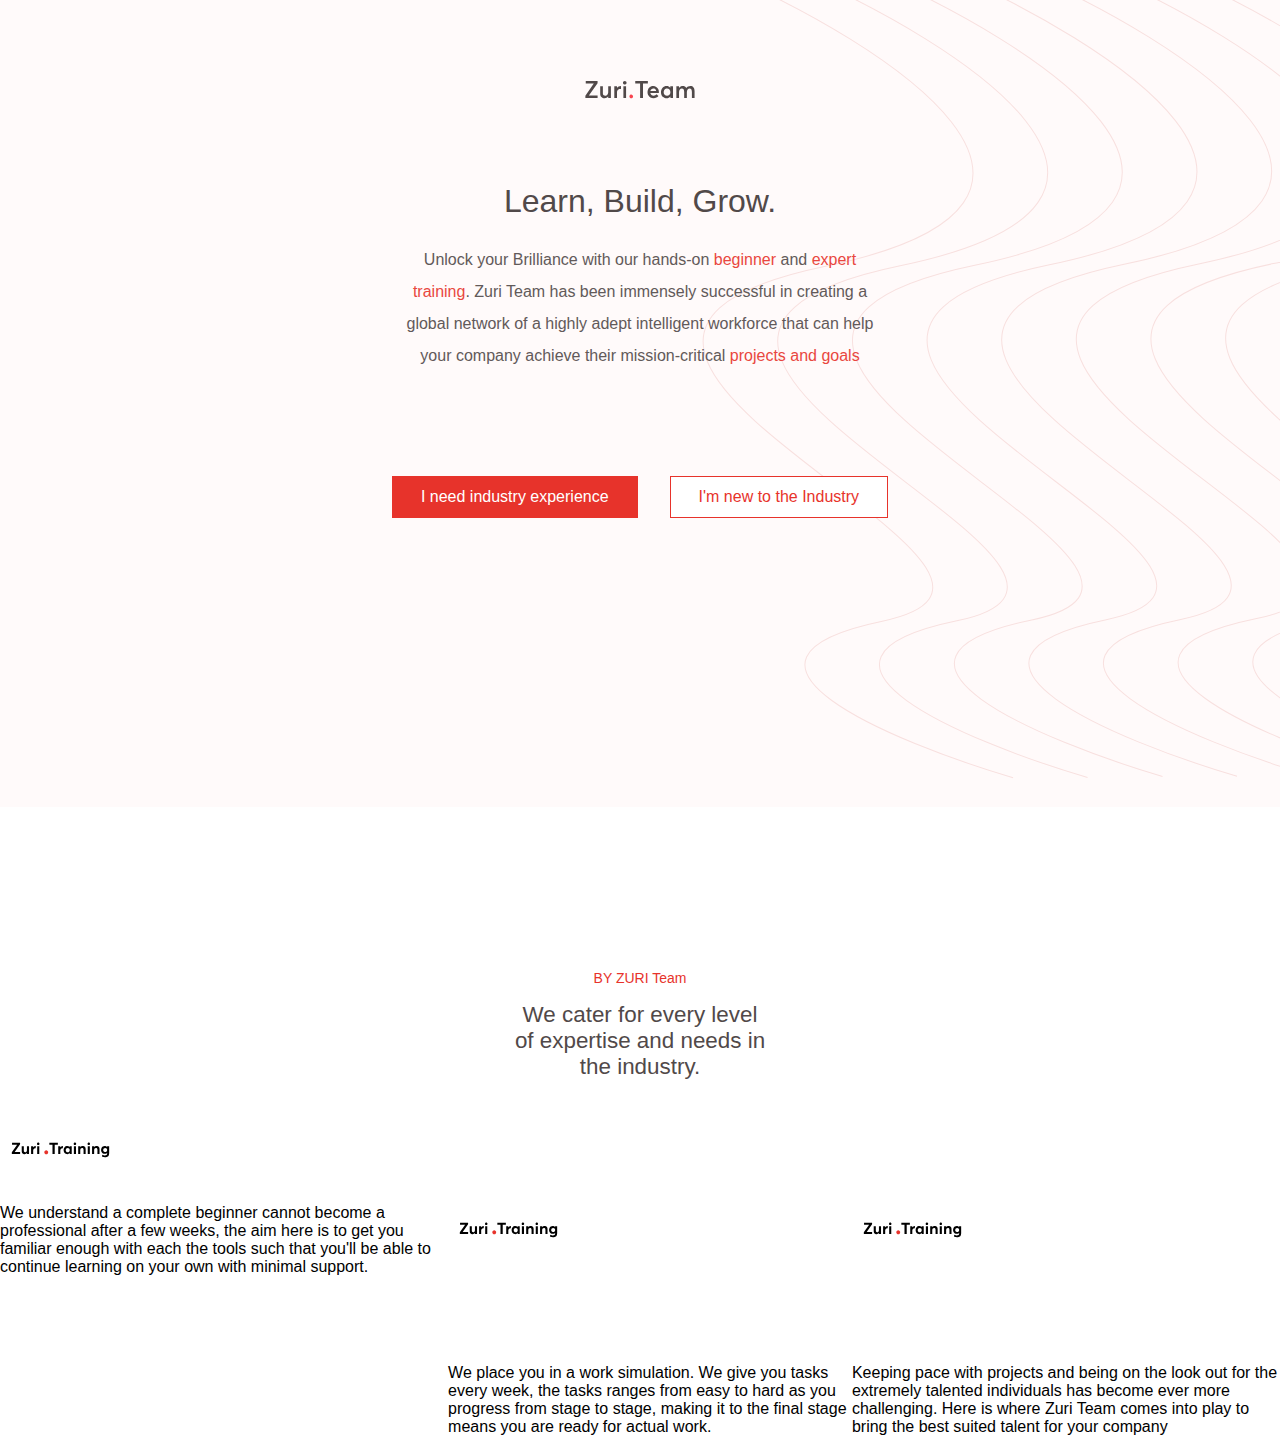
==== index.html @ cebf30c8 "First Commit" ====
<!DOCTYPE html>
<html lang="en">
<head>
    <meta charset="UTF-8">
    <meta http-equiv="X-UA-Compatible" content="IE=edge">
    <meta name="viewport" content="width=device-width, initial-scale=1.0">
    <title>ZURI | Learn, Build, Grow.</title>
    <link rel="shortcut icon" href="./img/favicon.png" type="image/png">
    <link href="./css/index.css" rel="stylesheet"/>
    <link rel="preconnect" href="https://fonts.googleapis.com">
</head>
<body>
    <main>
        <section class="hero-section">
            <div class="hero-contents">
                <div class="hero-img">
                    <img src="./img/zuri-logo-full.svg">
                </div>
                <div class="hero-caption">
                    <h3>
                        Learn, Build, Grow.
                    </h3>
                    <p>
                        Unlock your Brilliance with our hands-on <a href=''>beginner</a> and <a href=''>expert training</a>. Zuri Team has been immensely successful in creating a global network of a highly adept intelligent workforce that can help your company achieve their mission-critical <a href=''>projects and goals</a>
                    </p>
                </div>
                <div class="hero-buttons">
                    <button class="b1">
                        I need industry experience
                    </button>
                    <button class="b2">
                        I'm new to the Industry
                    </button>
                </div>
                
                
                

            </div>
        </section>

        <section class="mid-section">
            <!-- <div class="mid-positioned-imgs">
                <div class="hero-img">
                    <img src="./img/left_bvmv7q.png">
                </div>
                <div class="hero-img">
                    <img src="./img/right_yz6hn3.png">
                </div>
            </div> -->
            <div class="mid-contents">
                <div class="mid-caption">
                    <p>
                        BY ZURI Team
                    </p>
                    <h3>
                        We cater for every level of expertise and needs in the industry.
                    </h3>
                </div>
                <div class="mid-boxes">
                    <div class="box-1">
                        <div class="box-img">
                            <img src="./img/zuri-training-img.svg">
                        </div>
                        <p>
                            We understand a complete beginner cannot become a professional after a few weeks, the aim here is to get you familiar enough with each the tools such that you'll be able to continue learning on your own with minimal support.
                        </p>
                    </div>
                    <div class="box-2">
                        <div class="hero-img">
                            <img src="./img/zuri-training-img.svg">
                        </div>
                        <p>
                            We place you in a work simulation. We give you tasks every week, the tasks ranges from easy to hard as you progress from stage to stage, making it to the final stage means you are ready for actual work. 
                        </p>
                    </div>
                    <div class="box-3">
                        <div class="hero-img">
                            <img src="./img/zuri-training-img.svg">
                        </div>
                        <p>
                            Keeping pace with projects and being on the look out for the extremely talented individuals has become ever more challenging. Here is where Zuri Team comes into play to bring the best suited talent for your company
                        </p>
                    </div>
                </div>
            </div>
        </section>
    </main>
    
</body>
</html>
---- css/index.css ----
*{
    margin: 0;
    padding: 0;
    box-sizing: border-box;
    font-family: 'Catamaran', sans-serif;
    text-decoration: none;
}
.hero-section{
    background-image: url('../img/hero-bg.svg');
    background-size: cover;
    height: 90vh;
}
.hero-img{
    margin: 5rem auto;
}

.hero-contents{
    display: flex;
    margin: 0 auto;
    width: 50%;
    flex-flow: column;
    justify-content: center;
}

.hero-caption{
    display: flex;
    justify-content: center;
    flex-flow: column;
    width: 73%;
    margin: 0 auto;
}

.hero-caption h3{
    font-size: 2rem;
    color: #514949;
    font-weight: 500;
    margin-bottom: 1.5rem;
    text-align: center;
}

.hero-caption p{
    font-size: 1rem;
    opacity: 0.9;
    color: #514949;
    font-weight: 500;
    line-height: 2rem;
    text-align: center;
    margin-bottom: 6.5rem ;

}

.hero-contents a{
    color: #E7332B;
}

.hero-buttons{
    margin: 0 auto;
    display: flex;
    gap: 2rem;
}

.b1{
border: 1px solid #E7332B;
padding: 0.68rem 1.75rem;
background-color: #E7332B;
font-size: 1rem;
color: #fff;
}

.b1:hover{
    color: #E7332B;
    background-color: #fff;
}

.b2{
    border: 1px solid #E7332B;
    padding: 0.68rem 1.75rem;
    background-color: #fff;
    font-size: 1rem;
    color: #E7332B;
}

.b2:hover{
    color: #fff;
    background-color: #E7332B;
}

.mid-section{
    display: flex;
    flex-flow: column;
    justify-content: center;
    margin: 10rem auto 0;

}
.mid-contents{
    display: flex;
    margin: 0 auto;
    flex-flow: column;
    justify-content: center;
}

.mid-caption{
    width: 20%;
    display: flex;
    margin: 0 auto;
    flex-flow: column;
}

.mid-caption > p{
    color: #E7332B;
    font-size: 0.875rem;
    text-align: center;
    margin-bottom: 1rem;
    text-align: center;
}

.mid-caption > h3{
    font-size: 1.4rem;
    color: #514949;
    font-weight: 500;
    margin-bottom: 1rem;
    text-align: center;
}

.mid-boxes{
    display: flex;
    margin: 0 auto;
    flex-flow: row;
}



.box1, .box2, .box3{

}
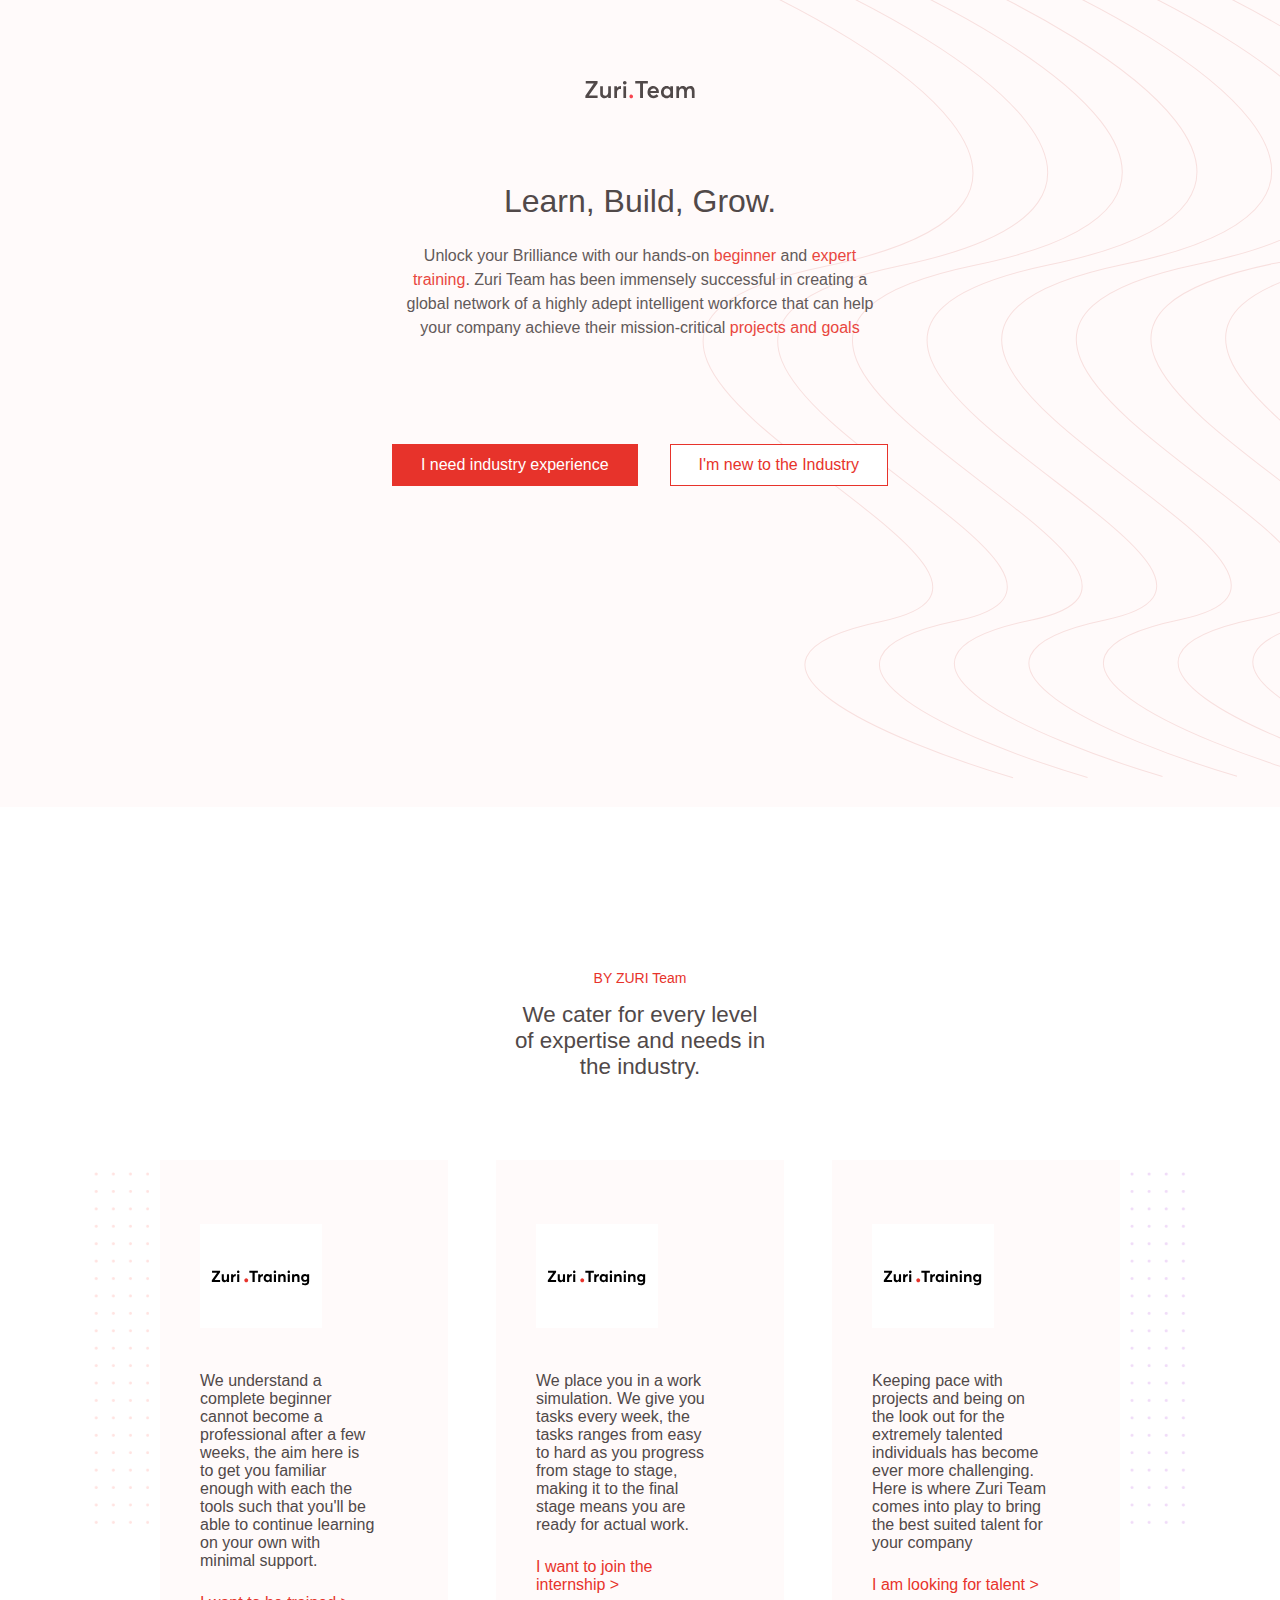
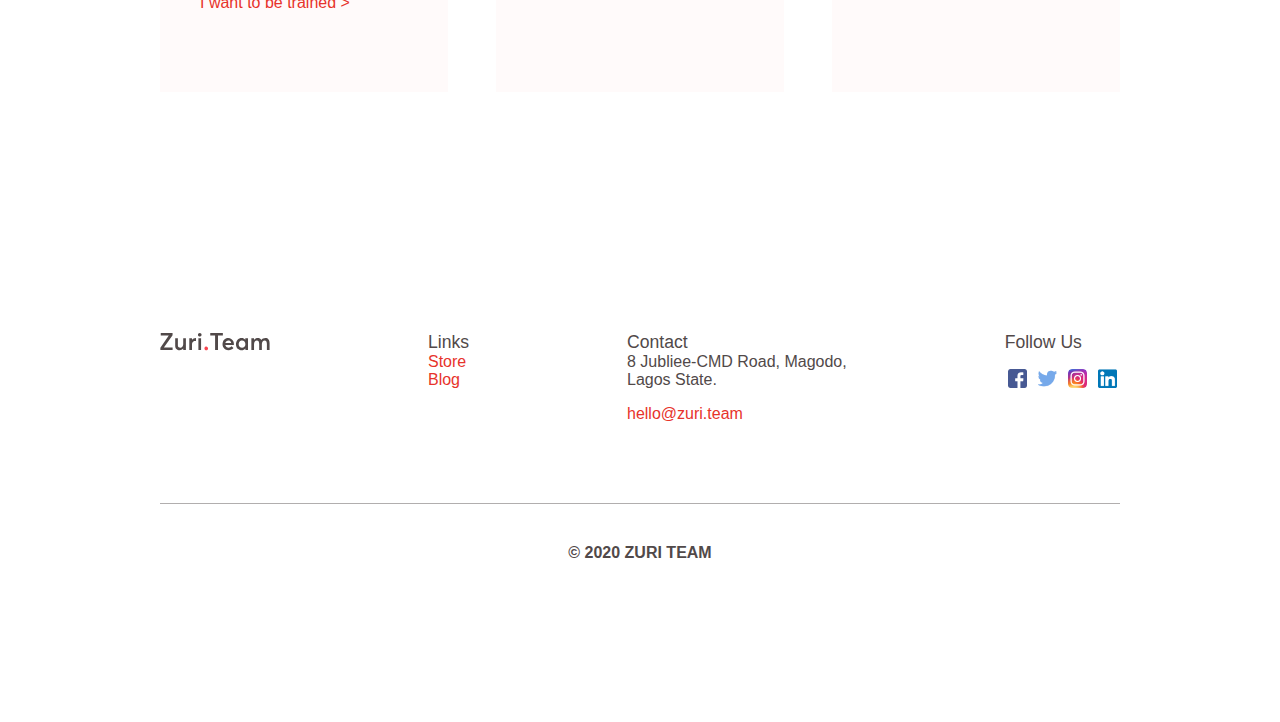
==== commit d5f38756: "Update" ====
--- a/index.html
+++ b/index.html
@@ -40,14 +40,14 @@
         </section>
 
         <section class="mid-section">
-            <!-- <div class="mid-positioned-imgs">
-                <div class="hero-img">
+            <div class="mid-positioned-imgs">
+                <div class="left-img">
                     <img src="./img/left_bvmv7q.png">
                 </div>
-                <div class="hero-img">
+                <div class="right-img">
                     <img src="./img/right_yz6hn3.png">
                 </div>
-            </div> -->
+            </div>
             <div class="mid-contents">
                 <div class="mid-caption">
                     <p>
@@ -59,32 +59,102 @@
                 </div>
                 <div class="mid-boxes">
                     <div class="box-1">
-                        <div class="box-img">
-                            <img src="./img/zuri-training-img.svg">
+                        <div class="box-content">
+                            <div class="box-img">
+                                <img src="./img/zuri-training-img.svg">
+                            </div>
+                            <p>
+                                We understand a complete beginner cannot become a professional after a few weeks, the aim here is to get you familiar enough with each the tools such that you'll be able to continue learning on your own with minimal support.
+                            </p>
+                            <a href="https://training.zuri.team/">I want to be trained ></a>
                         </div>
-                        <p>
-                            We understand a complete beginner cannot become a professional after a few weeks, the aim here is to get you familiar enough with each the tools such that you'll be able to continue learning on your own with minimal support.
-                        </p>
                     </div>
                     <div class="box-2">
-                        <div class="hero-img">
-                            <img src="./img/zuri-training-img.svg">
+                        <div class="box-content">
+                            <div class="box-img">
+                                <img src="./img/zuri-training-img.svg">
+                            </div>
+                            <p>
+                                We place you in a work simulation. We give you tasks every week, the tasks ranges from easy to hard as you progress from stage to stage, making it to the final stage means you are ready for actual work. 
+                            </p>
+                            <a href="https://internship.zuri.team/">I want to join the internship ></a>
                         </div>
-                        <p>
-                            We place you in a work simulation. We give you tasks every week, the tasks ranges from easy to hard as you progress from stage to stage, making it to the final stage means you are ready for actual work. 
-                        </p>
                     </div>
                     <div class="box-3">
-                        <div class="hero-img">
-                            <img src="./img/zuri-training-img.svg">
+                        <div class="box-content">
+                            <div class="box-img">
+                                <img src="./img/zuri-training-img.svg">
+                            </div>
+                            <p>
+                                Keeping pace with projects and being on the look out for the extremely talented individuals has become ever more challenging. Here is where Zuri Team comes into play to bring the best suited talent for your company
+                            </p>
+                            <a href="https://talent.zuri.team/">I am looking for talent ></a>
                         </div>
-                        <p>
-                            Keeping pace with projects and being on the look out for the extremely talented individuals has become ever more challenging. Here is where Zuri Team comes into play to bring the best suited talent for your company
-                        </p>
                     </div>
                 </div>
             </div>
         </section>
+
+        <footer class="footer-section">
+            <div class="footer-container">
+                <div class="footer-img">
+                    <img src="./img/zuri-logo-full.svg">
+                </div>
+                <div class="links-1">
+                    <h4>
+                        Links
+                    </h4>
+                    <ul>
+                        <li>
+                            <a href="https://flutterwave.com/store/zuriteam">Store</a>
+                        </li>
+                        <li>
+                            <a href="https://blog.zuri.team/">Blog</a>
+                        </li>
+                    </ul>
+                </div>
+                <div class="links-2">
+                    <h4>
+                        Contact
+                    </h4>
+                    <ul>
+                        <li class="add-dd">
+                            8 Jubliee-CMD Road, Magodo, 
+                            <br>
+                            Lagos State.
+                        </li>
+                        <li>
+                            <a href="mailto:hello@zuri.team">hello@zuri.team</a>
+                        </li>
+                    </ul>
+                    <p>
+                        
+                    </p>
+                </div>
+                <div class="socials">
+                    <h4>
+                        Follow Us
+                    </h4>
+                    <div class="social-icons">
+                        <a href="https://web.facebook.com/thezuriteam">
+                            <img src="./img/fb.png" alt="">
+                        </a>
+                        <a href="https://twitter.com/theZuriTeam">
+                            <img src="./img/twitter.png" alt="">
+                        </a>
+                        <a href="https://www.instagram.com/thezuriteam/">
+                            <img src="./img/igi.png" alt="">
+                        </a>
+                        <a href="https://www.linkedin.com/company/zuri-team/">
+                            <img src="./img/in.png" alt="">
+                        </a>
+                    </div>
+                </div>
+            </div>
+            <div class="footer-bottom">
+                <p>© 2020 ZURI TEAM </p>
+            </div>
+        </footer>
     </main>
     
 </body>
--- a/css/index.css
+++ b/css/index.css
@@ -30,7 +30,7 @@
     margin: 0 auto;
 }
 
-.hero-caption h3{
+.hero-caption > h3{
     font-size: 2rem;
     color: #514949;
     font-weight: 500;
@@ -38,19 +38,19 @@
     text-align: center;
 }
 
-.hero-caption p{
+.hero-caption > p{
     font-size: 1rem;
     opacity: 0.9;
     color: #514949;
-    font-weight: 500;
-    line-height: 2rem;
+    font-weight: 400;
+    line-height: 1.5rem;
     text-align: center;
     margin-bottom: 6.5rem ;
 
 }
 
 .hero-contents a{
-    color: #E7332B;
+    color: #e7332b;
 }
 
 .hero-buttons{
@@ -60,24 +60,24 @@
 }
 
 .b1{
-border: 1px solid #E7332B;
+border: 0.0625rem solid #e7332b;
 padding: 0.68rem 1.75rem;
-background-color: #E7332B;
+background-color: #e7332b;
 font-size: 1rem;
 color: #fff;
 }
 
 .b1:hover{
-    color: #E7332B;
+    color: #e7332b;
     background-color: #fff;
 }
 
 .b2{
-    border: 1px solid #E7332B;
+    border: 0.0625rem solid #e7332b;
     padding: 0.68rem 1.75rem;
     background-color: #fff;
     font-size: 1rem;
-    color: #E7332B;
+    color: #e7332b;
 }
 
 .b2:hover{
@@ -90,8 +90,8 @@
     flex-flow: column;
     justify-content: center;
     margin: 10rem auto 0;
-
-}
+}
+
 .mid-contents{
     display: flex;
     margin: 0 auto;
@@ -107,7 +107,7 @@
 }
 
 .mid-caption > p{
-    color: #E7332B;
+    color: #e7332b;
     font-size: 0.875rem;
     text-align: center;
     margin-bottom: 1rem;
@@ -118,18 +118,145 @@
     font-size: 1.4rem;
     color: #514949;
     font-weight: 500;
+    margin-bottom: 5rem;
+    text-align: center;
+}
+
+.mid-boxes{
+    display: flex;
+    margin: 0 auto;
+    width: 75%;
+    gap: 3rem;
+}
+
+.box-1, .box-2, .box-3{
+    background-color: #fffafa;
+    padding: 4rem 4.5rem 5rem 2.5rem;
+    width: 100%;
+}
+
+.box-img{
+    margin-bottom: 2.5rem;
+}
+
+.box-content > a{
+    font-size: 1rem;
+    font-weight: 400;
+    color: #e7332b;
+}
+
+.box-content > p{
+    color: #514949;
+    font-size: 1rem;
+    text-align: left;
+    width: 100%;
+    margin-bottom: 1.5rem;
+    font-weight: 400;
+}
+
+.mid-positioned-imgs{
+    position: absolute;
+    display: flex;
+    width: 100%;
+    flex-flow: row;
+}
+
+.left-img > img{
+    width: 45%;
+    z-index: -1;
+    top: 1.2rem;
+    left: 5.25rem;
+    position: relative;
+}
+
+.right-img > img{
+    width: 45%;
+    z-index: -1;
+    top: 1.2rem;
+    float: right;
+    right: 5.25rem;
+    position: relative;
+}
+
+.footer-section{
+    display: flex;
+    flex-direction: column;
+    margin-top: 15rem;
+    justify-content: center;
+}
+
+.footer-container{
+    width: 75%;
+    display: grid;
+    grid-template-areas: "img link1 link2 soc";
+    align-content: flex-start;
+    margin: 0 auto;
+    justify-content: space-between;
+    border-bottom: 0.044rem solid #51494972;
+    padding-bottom: 5rem;
+}
+
+.footer-img{
+    grid-area: img;
+}
+
+.footer-container h4{
+    font-size: 1.1rem;
+    font-weight: 500;
+    color:#514949;
+}
+
+.links-1{
+    grid-area: link1;
+}
+
+.links-2{
+    grid-area: link2;
+}
+
+.socials{
+    grid-area: soc;
+}
+
+.links-1 > ul{
+    list-style: none;
+
+}
+
+.links-1 > ul > li > a{
+    font-size: 1rem;
+    font-weight: 400;
+    color: #e7332b;
+}
+
+.links-2 > ul{
+    list-style: none;
+    color: #514949;
+    font-weight: 400;
+    font-size: 1rem;
+}
+
+.add-dd{
     margin-bottom: 1rem;
-    text-align: center;
-}
-
-.mid-boxes{
-    display: flex;
-    margin: 0 auto;
-    flex-flow: row;
-}
-
-
-
-.box1, .box2, .box3{
-
-}
+}
+
+.links-2 a{
+    list-style: none;
+    font-size: 1rem;
+    color: #e7332b;
+    font-weight: 400;
+}
+
+.footer-bottom{
+    margin: 2.5rem auto 10rem;
+    font-weight: 600;
+    font-size: 1rem;
+    color: #514949;
+}
+
+.social-icons img{
+    width: auto;
+    margin: 1rem 0.2rem;
+    height: 1.2rem;
+}
+
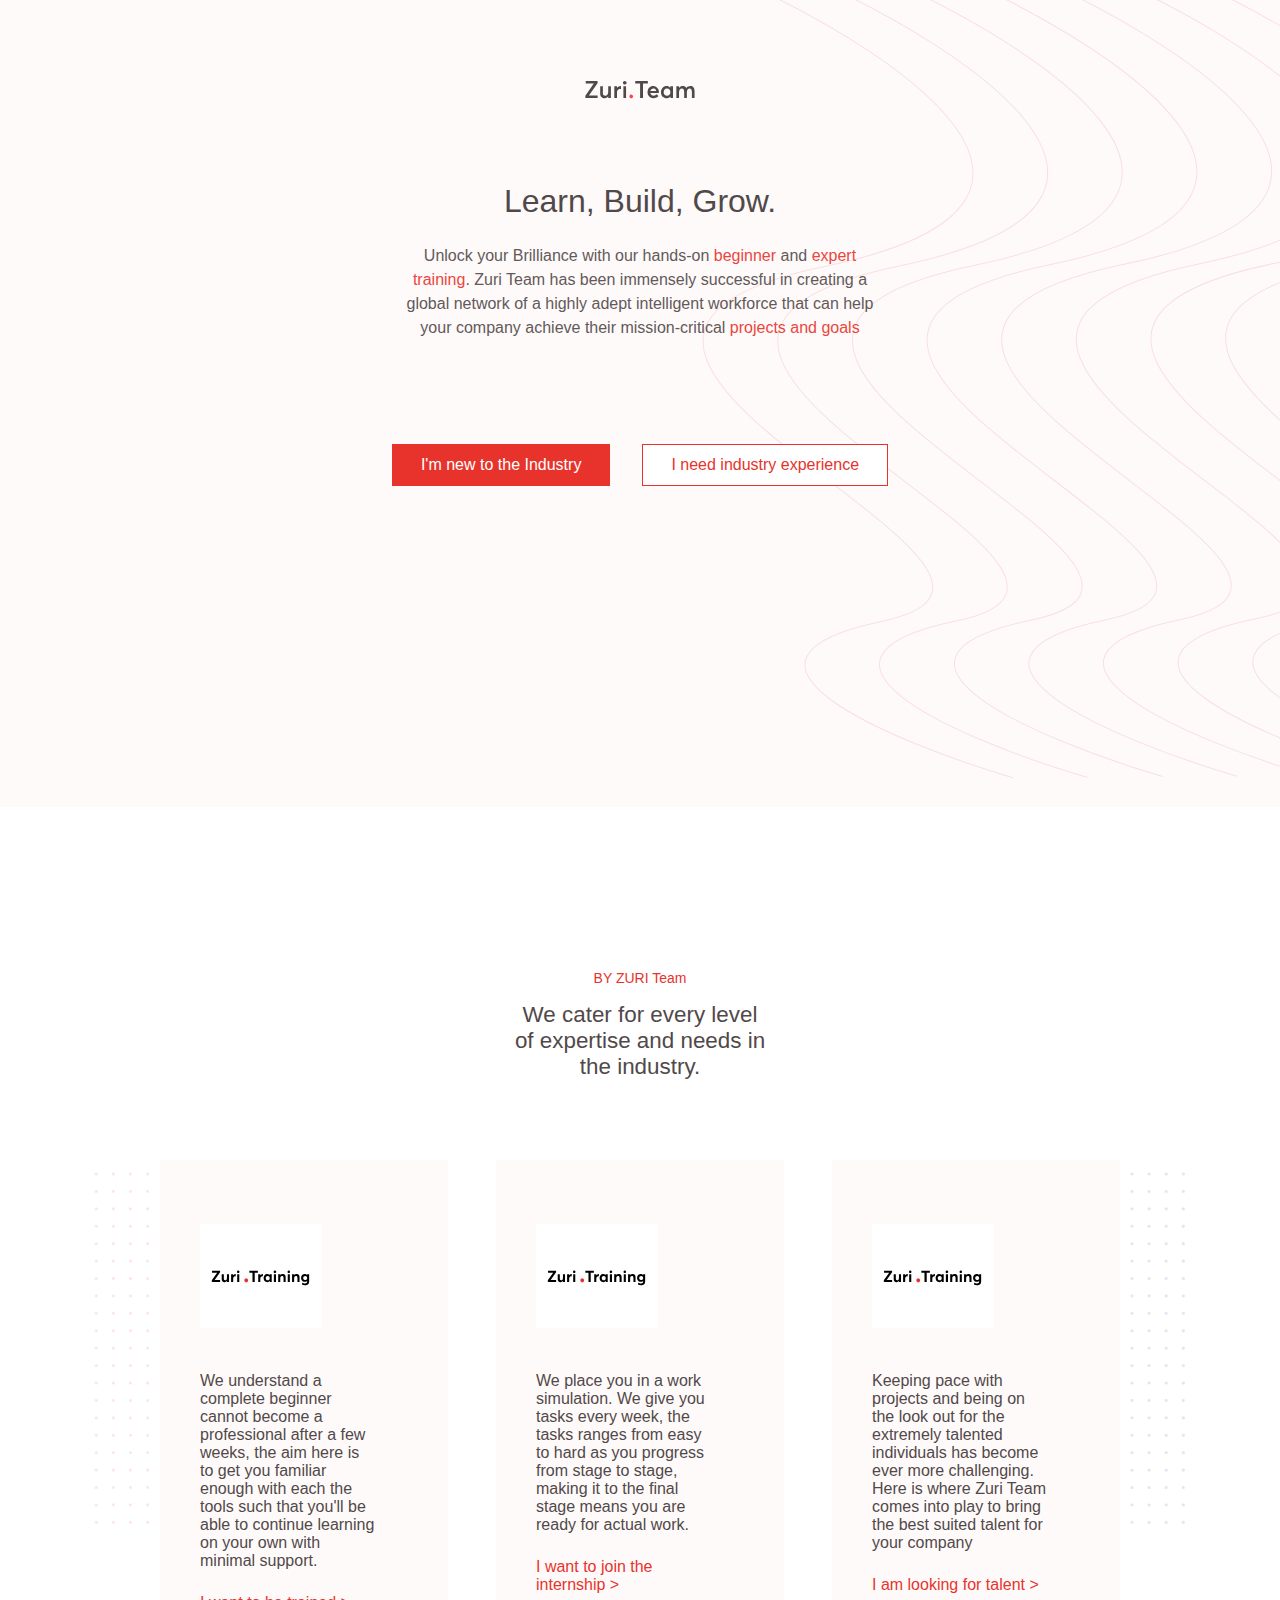
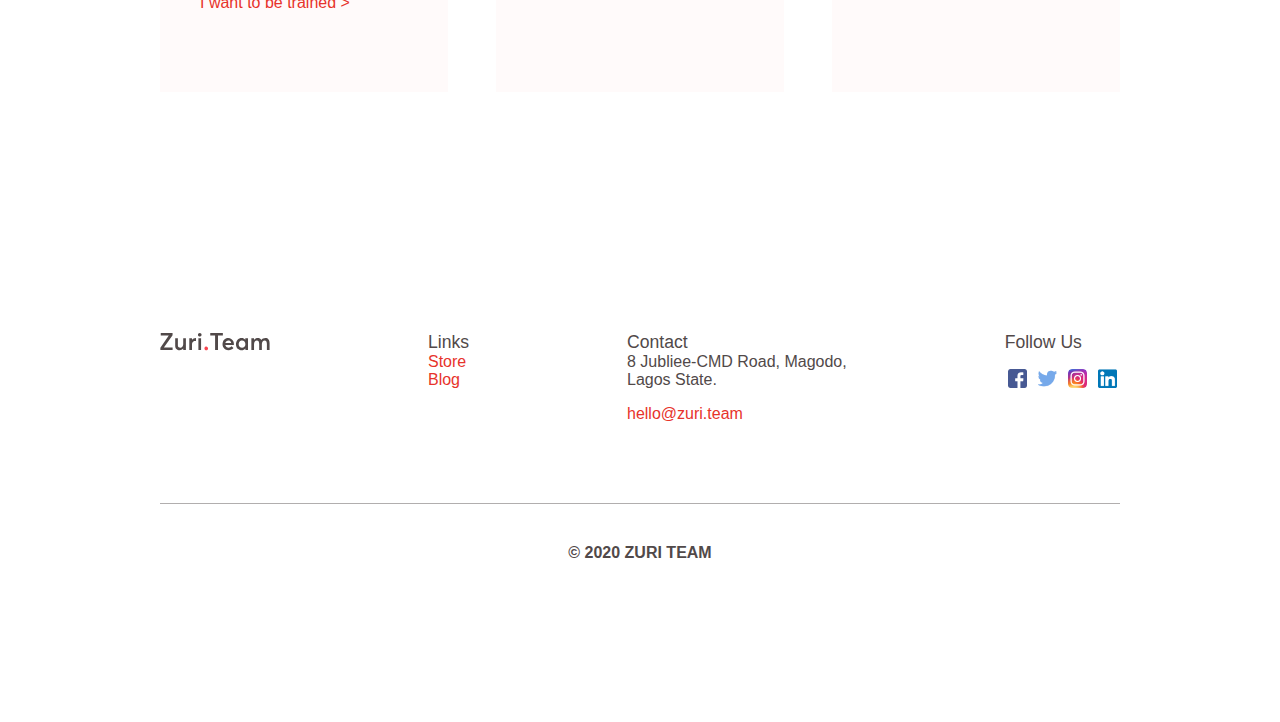
==== commit 5cf6665d: "Update" ====
--- a/index.html
+++ b/index.html
@@ -21,15 +21,15 @@
                         Learn, Build, Grow.
                     </h3>
                     <p>
-                        Unlock your Brilliance with our hands-on <a href=''>beginner</a> and <a href=''>expert training</a>. Zuri Team has been immensely successful in creating a global network of a highly adept intelligent workforce that can help your company achieve their mission-critical <a href=''>projects and goals</a>
+                        Unlock your Brilliance with our hands-on <a href="https://training.zuri.team/">beginner</a> and <a href="https://internship.zuri.team/">expert training</a>. Zuri Team has been immensely successful in creating a global network of a highly adept intelligent workforce that can help your company achieve their mission-critical <a href="https://talent.zuri.team/">projects and goals</a>
                     </p>
                 </div>
                 <div class="hero-buttons">
-                    <button class="b1">
+                    <button class="b1" onclick="location.href='https://training.zuri.team/'">
+                        I'm new to the Industry
+                    </button>
+                    <button class="b2" onclick="location.href='https://talent.zuri.team/'">
                         I need industry experience
-                    </button>
-                    <button class="b2">
-                        I'm new to the Industry
                     </button>
                 </div>
                 
--- a/css/index.css
+++ b/css/index.css
@@ -64,6 +64,7 @@
 padding: 0.68rem 1.75rem;
 background-color: #e7332b;
 font-size: 1rem;
+cursor: pointer;
 color: #fff;
 }
 
@@ -76,6 +77,7 @@
     border: 0.0625rem solid #e7332b;
     padding: 0.68rem 1.75rem;
     background-color: #fff;
+    cursor: pointer;
     font-size: 1rem;
     color: #e7332b;
 }
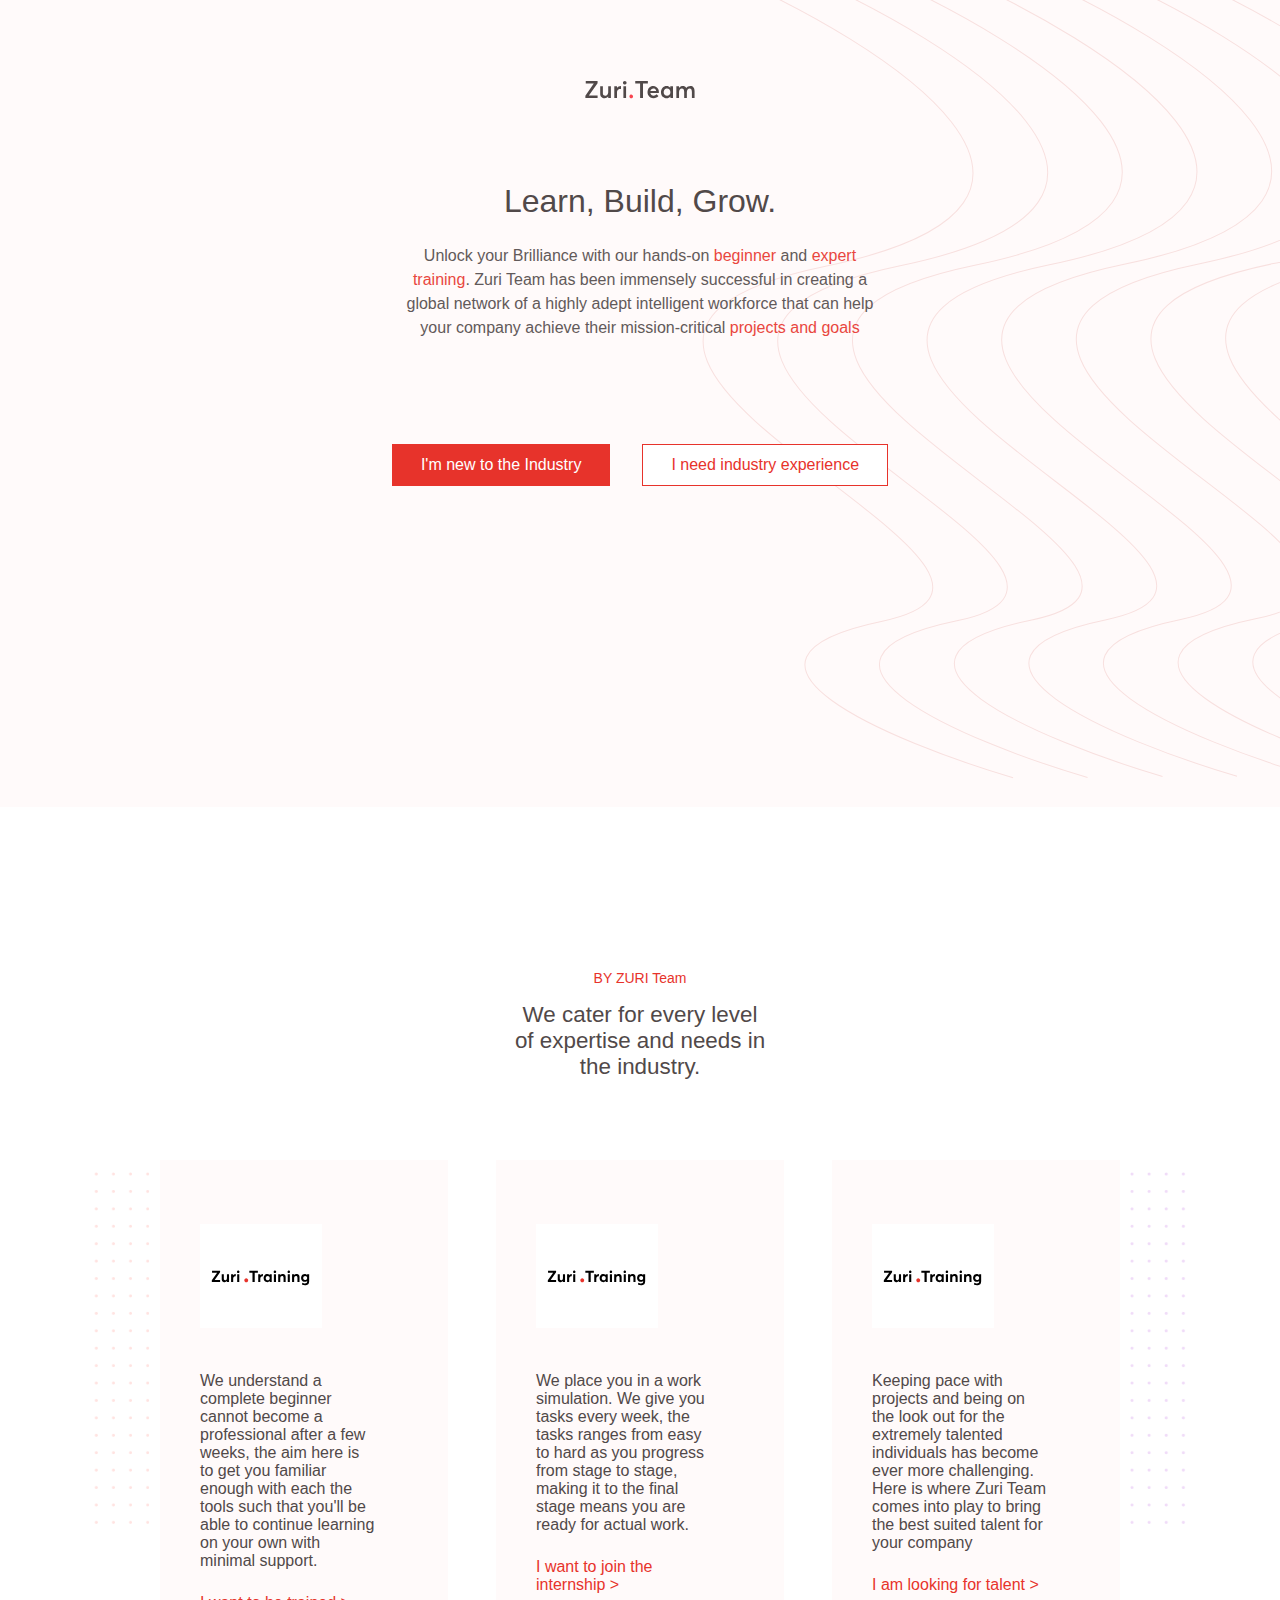
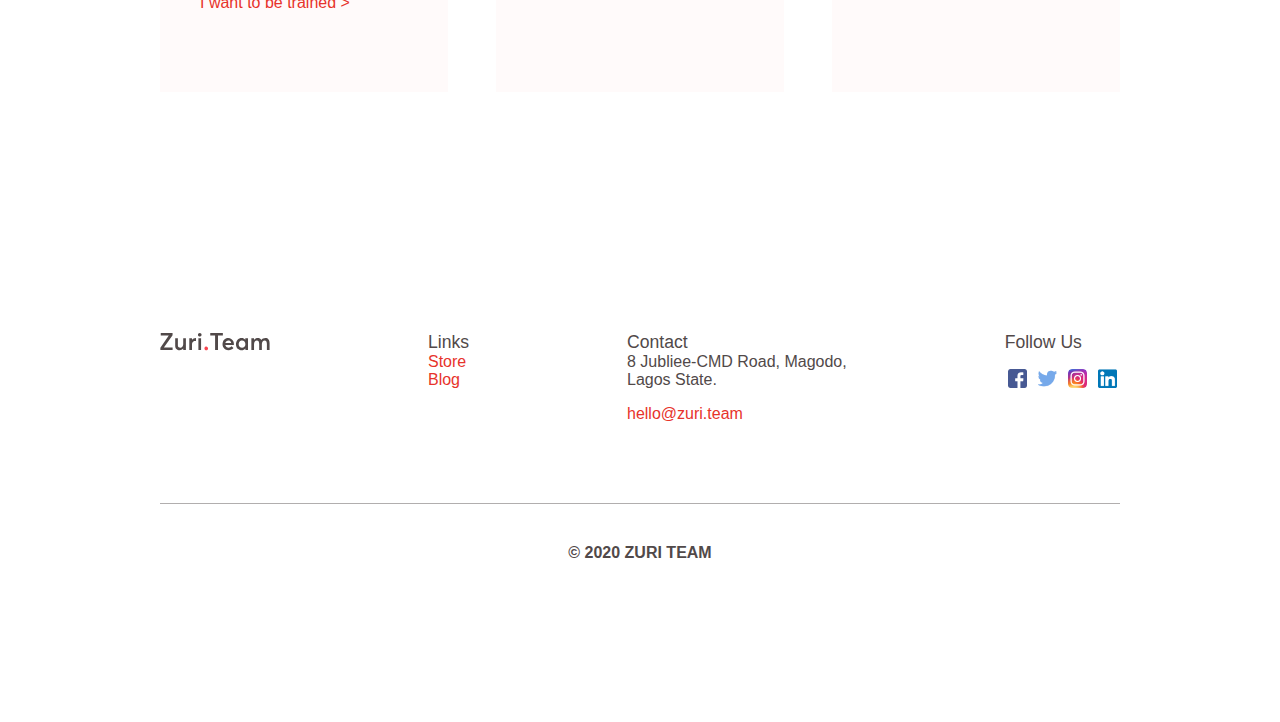
==== commit 7eaf62eb: "New Pages" ====
--- a/index.html
+++ b/index.html
@@ -25,17 +25,13 @@
                     </p>
                 </div>
                 <div class="hero-buttons">
-                    <button class="b1" onclick="location.href='https://training.zuri.team/'">
+                    <a href="https://training.zuri.team/"><button class="b1">
                         I'm new to the Industry
-                    </button>
-                    <button class="b2" onclick="location.href='https://talent.zuri.team/'">
+                    </button></a>
+                    <a href="https://training.zuri.team/"><button class="b2">
                         I need industry experience
-                    </button>
+                    </button></a>
                 </div>
-                
-                
-                
-
             </div>
         </section>
 
--- a/css/index.css
+++ b/css/index.css
@@ -5,11 +5,13 @@
     font-family: 'Catamaran', sans-serif;
     text-decoration: none;
 }
+
 .hero-section{
     background-image: url('../img/hero-bg.svg');
     background-size: cover;
     height: 90vh;
 }
+
 .hero-img{
     margin: 5rem auto;
 }
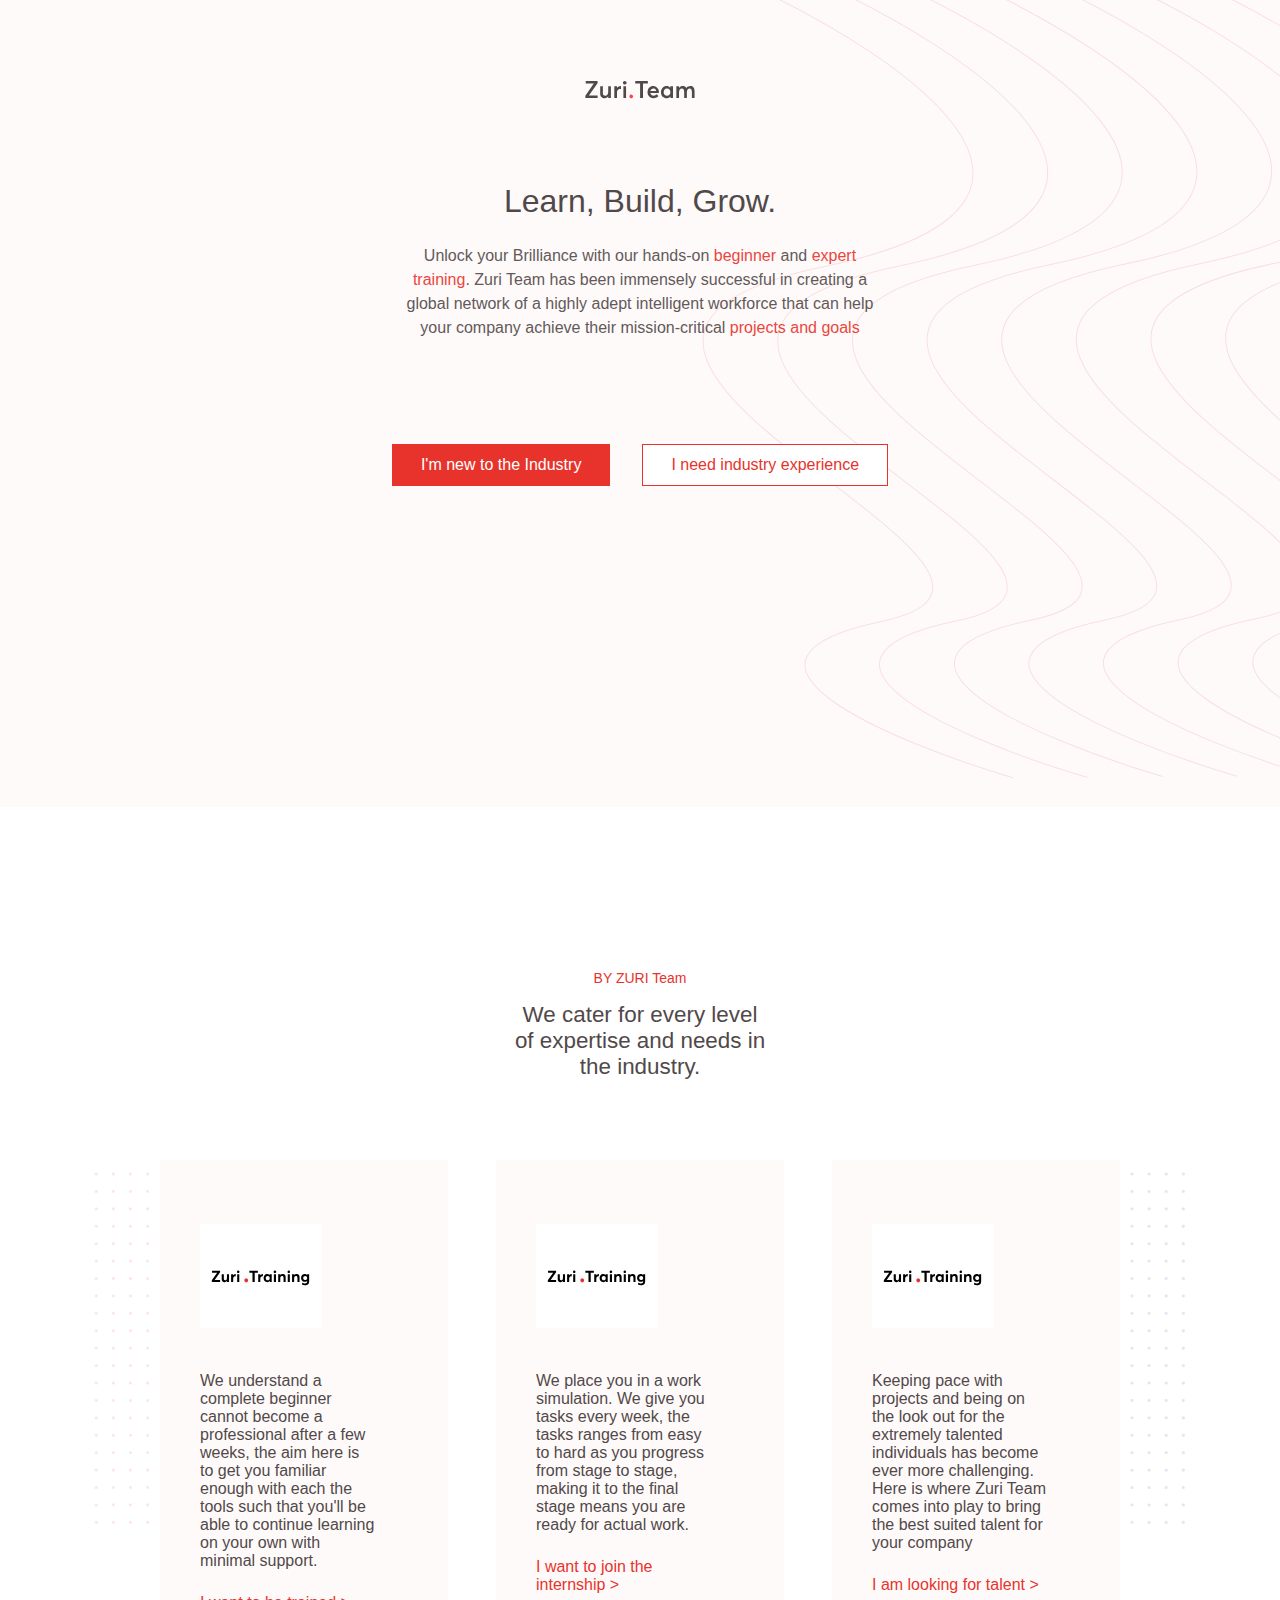
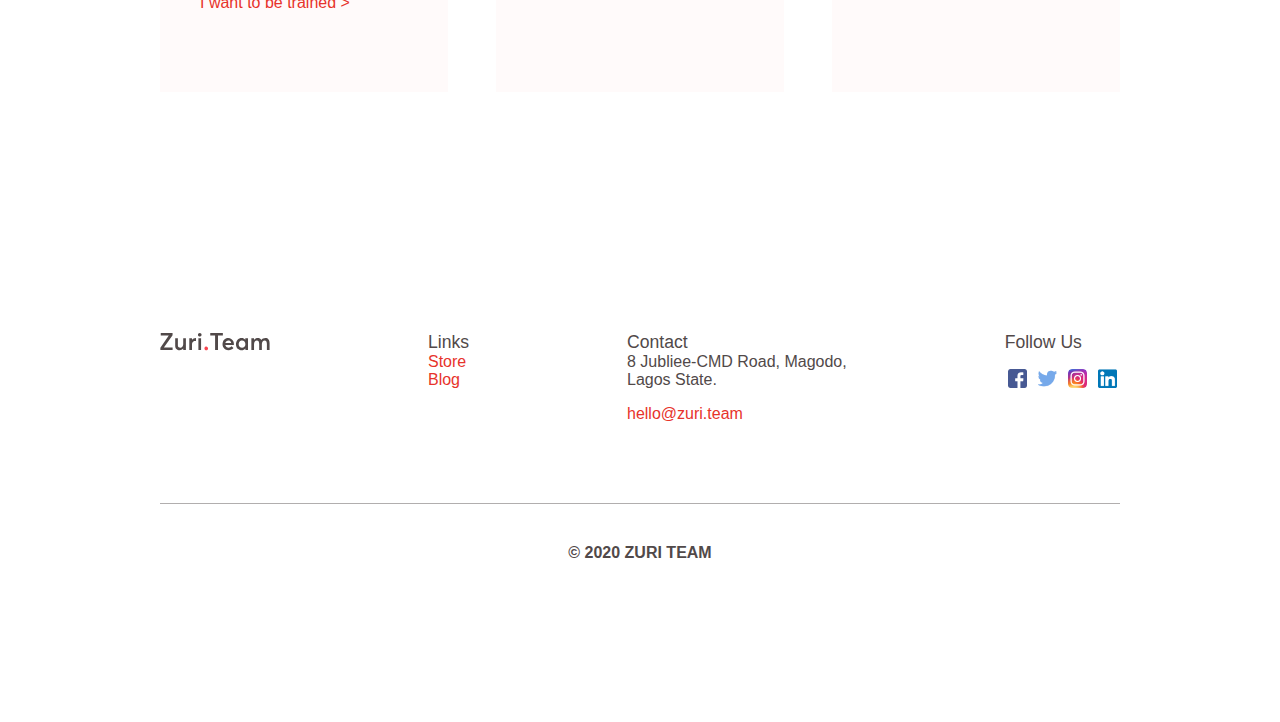
==== commit efb42b0f: "New Page and adjustments" ====
--- a/index.html
+++ b/index.html
@@ -25,10 +25,10 @@
                     </p>
                 </div>
                 <div class="hero-buttons">
-                    <a href="https://training.zuri.team/"><button class="b1">
+                    <a href="./zuri-training.html"><button class="b1">
                         I'm new to the Industry
                     </button></a>
-                    <a href="https://training.zuri.team/"><button class="b2">
+                    <a href="./zuri-talent.html"><button class="b2">
                         I need industry experience
                     </button></a>
                 </div>
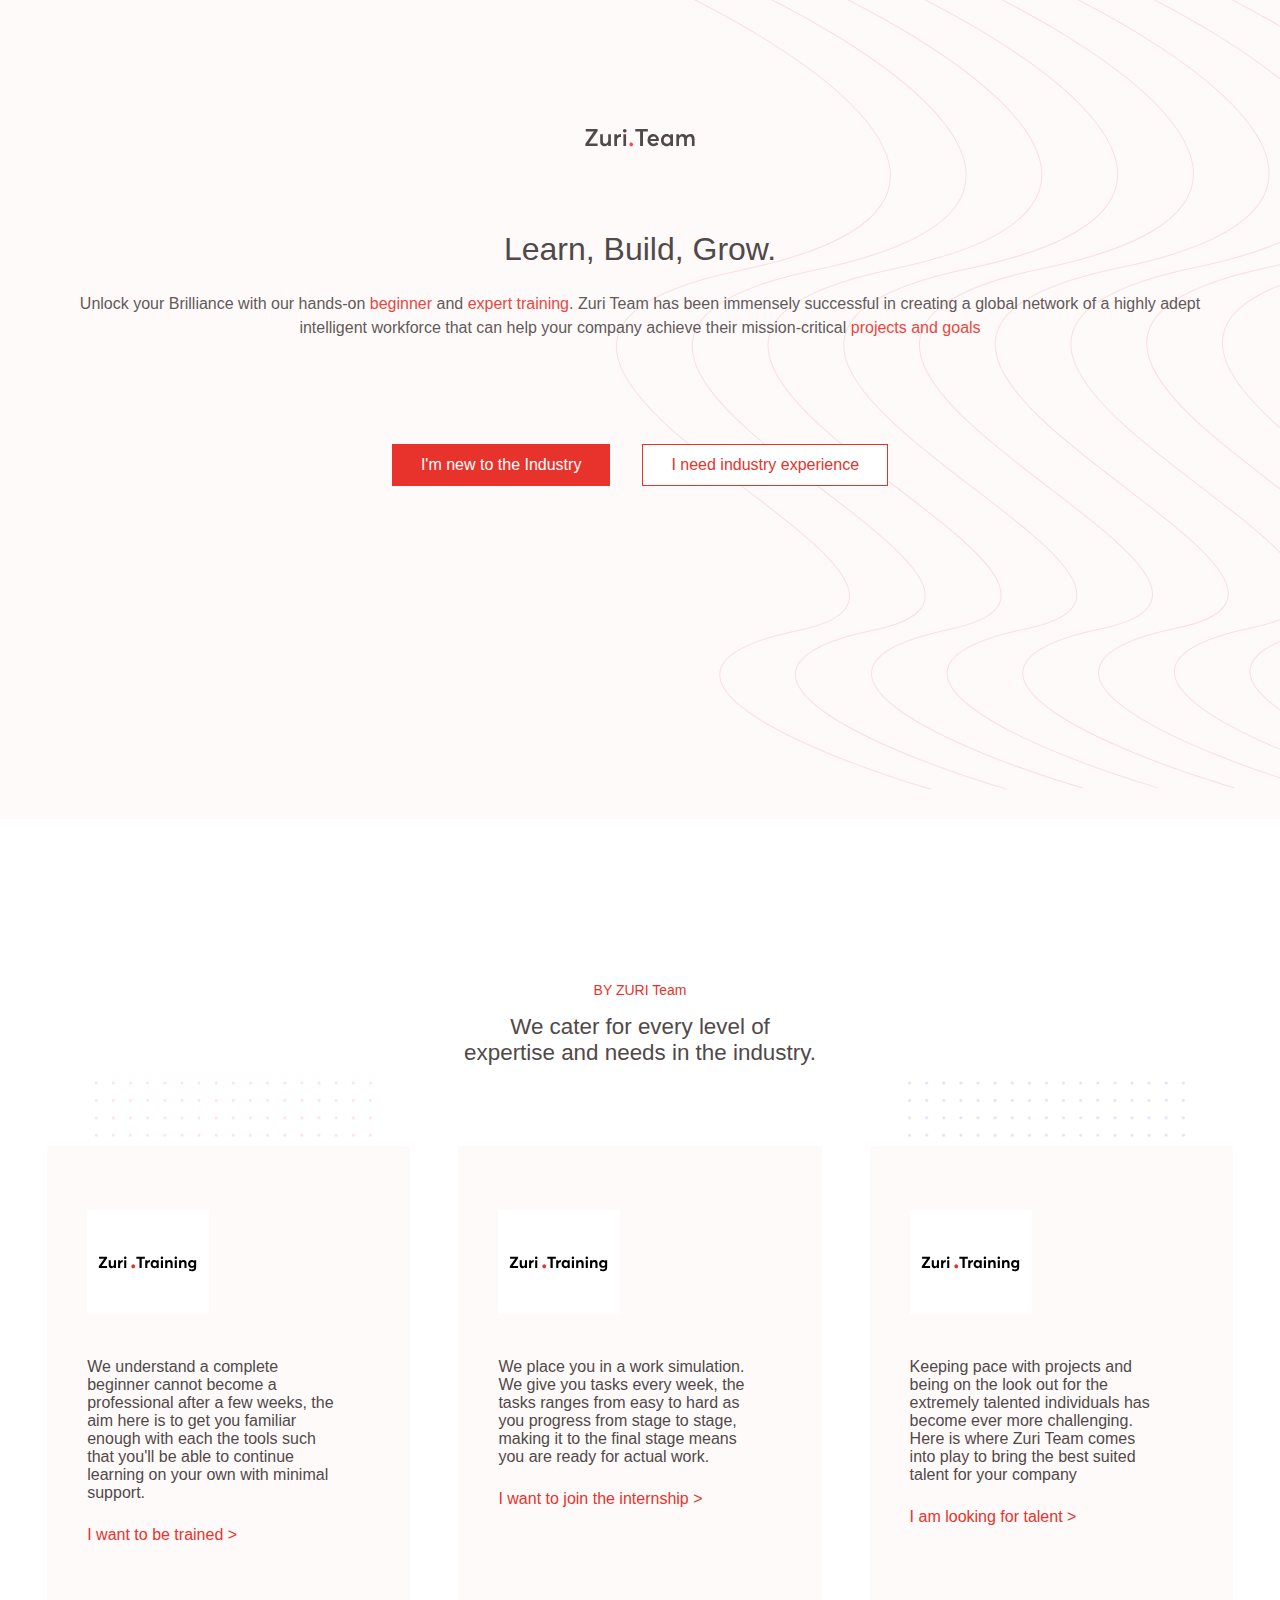
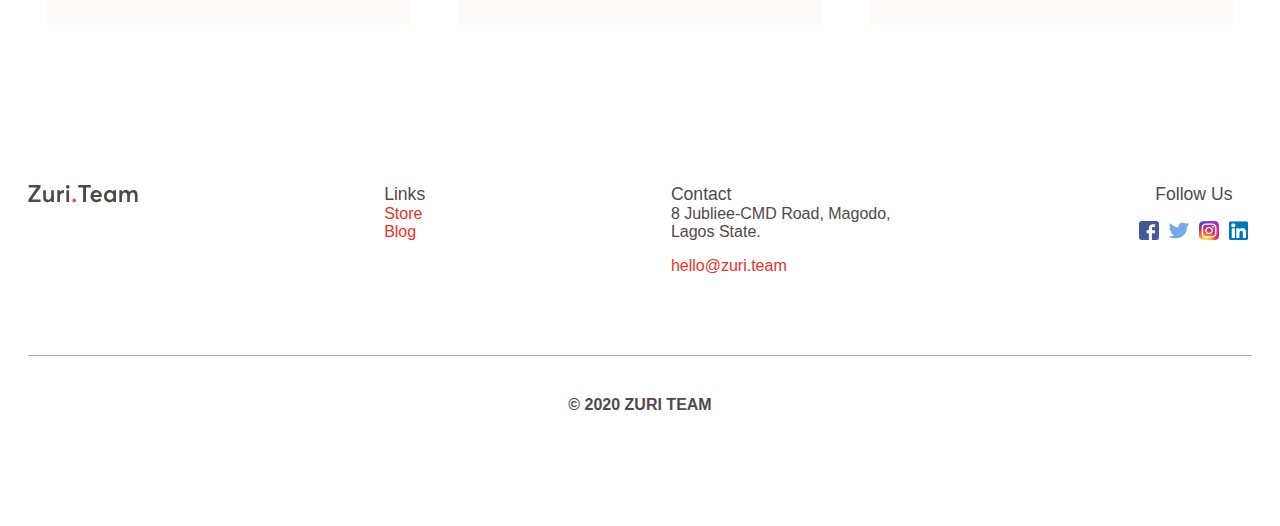
==== commit 0a0be9a0: "Update" ====
--- a/index.html
+++ b/index.html
@@ -50,7 +50,7 @@
                         BY ZURI Team
                     </p>
                     <h3>
-                        We cater for every level of expertise and needs in the industry.
+                        We cater for every level of<br>expertise and needs in the industry.
                     </h3>
                 </div>
                 <div class="mid-boxes">
--- a/css/index.css
+++ b/css/index.css
@@ -9,7 +9,8 @@
 .hero-section{
     background-image: url('../img/hero-bg.svg');
     background-size: cover;
-    height: 90vh;
+    background-position: center center;
+    padding-bottom: 21rem;
 }
 
 .hero-img{
@@ -91,20 +92,19 @@
 
 .mid-section{
     display: flex;
+    flex-flow: row wrap;
+    justify-content: center;
+    margin: 10rem auto 0;
+}
+
+.mid-contents{
+    display: flex;
+    margin: 0 auto;
     flex-flow: column;
     justify-content: center;
-    margin: 10rem auto 0;
-}
-
-.mid-contents{
-    display: flex;
-    margin: 0 auto;
-    flex-flow: column;
-    justify-content: center;
 }
 
 .mid-caption{
-    width: 20%;
     display: flex;
     margin: 0 auto;
     flex-flow: column;
@@ -162,6 +162,7 @@
     position: absolute;
     display: flex;
     width: 100%;
+    padding-top: 5rem;
     flex-flow: row;
 }
 
@@ -264,3 +265,324 @@
     height: 1.2rem;
 }
 
+@media all and (max-width: 1440px){
+    
+    .hero-contents{
+        width: 100%;
+        padding: 0 4rem;
+    }
+
+    .hero-img{
+        margin-top: 8rem;
+    }
+
+    .hero-caption{
+        width: 100%;
+    }
+
+
+    .mid-section{
+        padding: 0 1rem;
+    }
+
+    .mid-boxes{
+        width: 95%;
+    }
+
+    .footer-section{
+        padding: 0 1rem;
+        margin-top: 10rem;
+    }
+
+    .footer-container{
+        width: 98%;
+    }
+
+    
+    .footer-bottom{
+        margin-bottom: 7rem;
+    }
+
+    .socials{
+        align-items: center;
+        display: flex;
+        flex-flow: column;
+    }
+}
+
+@media all and (max-width: 1200px){
+    
+    .hero-contents{
+        width: 100%;
+        padding: 0 4rem;
+    }
+
+    .hero-img{
+        margin-top: 8rem;
+    }
+
+    .hero-caption{
+        width: 100%;
+    }
+
+
+    .mid-section{
+        padding: 0 1rem;
+    }
+
+    .mid-positioned-imgs{
+        display: none;
+    }
+
+    .mid-boxes{
+        width: 95%;
+    }
+
+    .footer-section{
+        padding: 0 1rem;
+        margin-top: 10rem;
+    }
+
+    .footer-container{
+        width: 98%;
+    }
+
+    
+    .footer-bottom{
+        margin-bottom: 7rem;
+    }
+
+    .socials{
+        align-items: center;
+        display: flex;
+        flex-flow: column;
+    }
+}
+@media all and (max-width: 1024px){
+    
+    .hero-contents{
+        width: 100%;
+        padding: 0 4rem;
+    }
+
+    .hero-img{
+        margin-top: 8rem;
+    }
+
+    .hero-caption{
+        width: 100%;
+    }
+
+
+    .mid-section{
+        padding: 0 1rem;
+    }
+
+    .mid-positioned-imgs{
+        display: none;
+    }
+
+    .mid-boxes{
+        width: 100%;
+        gap: 2rem;
+    }
+
+    .footer-section{
+        padding: 0 1rem;
+        margin-top: 10rem;
+    }
+
+    .footer-container{
+        width: 98%;
+    }
+
+    
+    .footer-bottom{
+        margin-bottom: 7rem;
+    }
+
+    .socials{
+        align-items: center;
+        display: flex;
+        flex-flow: column;
+    }
+}
+
+
+@media all and (max-width: 991px){
+
+    .hero-contents{
+        width: 100%;
+        padding: 0 4rem;
+    }
+
+    .hero-img{
+        margin-top: 8rem;
+    }
+
+    .hero-caption{
+        width: 100%;
+    }
+
+
+    .mid-section{
+        padding: 0 1rem;
+    }
+
+    .mid-positioned-imgs{
+        display: none;
+    }
+
+    .mid-boxes{
+        flex-flow: column;
+        width: 95%;
+    }
+
+    .footer-section{
+        padding: 0 1rem;
+        margin-top: 10rem;
+    }
+
+    .footer-container{
+        width: 98%;
+    }
+
+    
+    .footer-bottom{
+        margin-bottom: 7rem;
+    }
+
+    .socials{
+        align-items: center;
+        display: flex;
+        flex-flow: column;
+    }
+
+}
+
+
+@media all and (max-width: 600px) {
+
+    .hero-contents{
+        width: 100%;
+        padding: 0 1rem;
+    }
+
+    .hero-img{
+        margin-top: 8rem;
+    }
+
+    .hero-caption{
+        width: 100%;
+    }
+
+    .hero-buttons{
+        flex-flow: column;
+        align-items: center;
+    }
+
+    .mid-section{
+        padding: 0 1rem;
+    }
+
+    .mid-positioned-imgs{
+        display: none;
+    }
+
+    .mid-boxes{
+        flex-flow: column;
+        width: 90%;
+    }
+
+    .footer-section{
+        padding: 0 1rem;
+        margin-top: 10rem;
+    }
+
+    .footer-container{
+        width: 100%;
+        display: flex;
+        gap: 2rem;
+        align-items: center;
+        flex-flow: column;
+    }
+
+    .links-2{
+        text-align: center;
+    }
+
+    .footer-bottom{
+        margin-bottom: 7rem;
+    }
+
+    .socials{
+        align-items: center;
+        display: flex;
+        flex-flow: column;
+    }
+
+}
+
+@media all and (max-width: 480px) {
+
+    .hero-contents{
+        width: 100%;
+        padding: 0 1rem;
+    }
+
+    .hero-img{
+        margin-top: 8rem;
+    }
+
+    .hero-caption{
+        width: 100%;
+    }
+
+    .hero-buttons{
+        flex-flow: column;
+        align-items: center;
+    }
+
+    .mid-section{
+        padding: 0 1rem;
+    }
+
+
+    .mid-positioned-imgs{
+        display: none;
+    }
+
+    .mid-boxes{
+        flex-flow: column;
+        width: 90%;
+    }
+
+    .footer-section{
+        padding: 0 1rem;
+        margin-top: 10rem;
+    }
+
+    .footer-container{
+        width: 100%;
+        display: flex;
+        gap: 2rem;
+        align-items: center;
+        flex-flow: column;
+    }
+
+    .links-2{
+        text-align: center;
+    }
+
+    .footer-bottom{
+        margin-bottom: 7rem;
+    }
+
+    .socials{
+        align-items: center;
+        display: flex;
+        flex-flow: column;
+    }
+
+}
+
